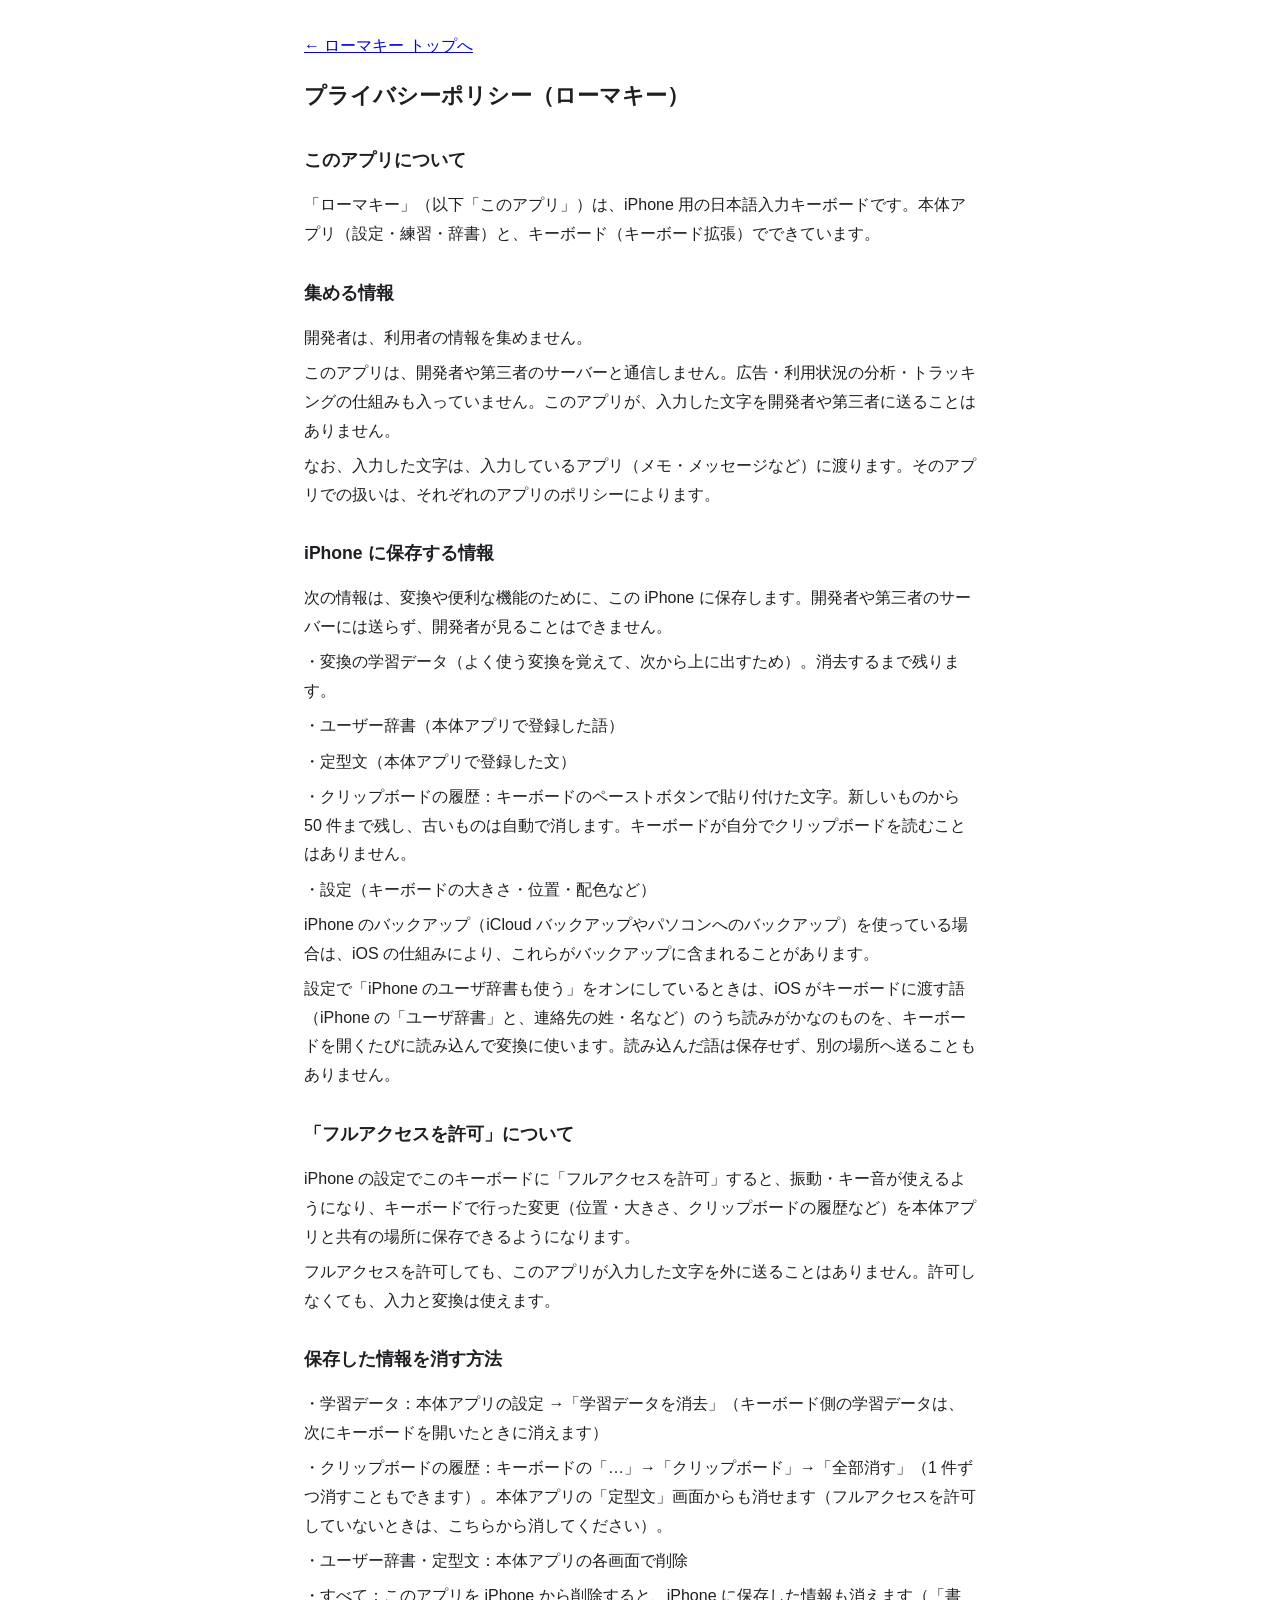
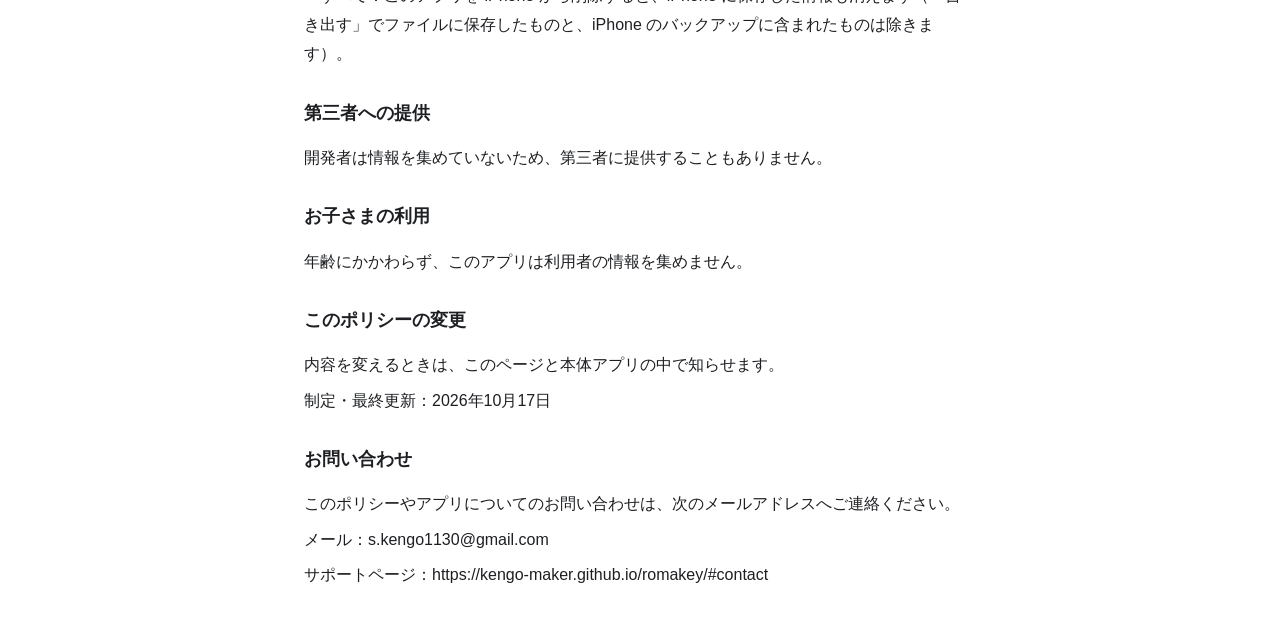
==== privacy.html @ e9cb3e99 "ローマキーの紹介ページとプライバシーポリシー（GitHub Pages） Co-Authored-By: Claude Opus 5.5 <noreply@anthropic.com>" ====
<!doctype html>
<html lang="ja">
<head>
<meta charset="utf-8">
<meta name="viewport" content="width=device-width, initial-scale=1">
<link rel="icon" href="assets/favicon.png?v=20261019">
<title>プライバシーポリシー（ローマキー）</title>
<style>
body { font-family: -apple-system, "Hiragino Sans", sans-serif; line-height: 1.8; max-width: 42rem; margin: 2rem auto; padding: 0 1.2rem; color: #1d1f22; }
h1 { font-size: 1.4rem; } h2 { font-size: 1.1rem; margin-top: 1.8rem; } p { margin: .4rem 0; }
@media (prefers-color-scheme: dark) { body { background: #16181b; color: #e9e9ea; } }
</style>
</head>
<body>
<p><a href="./">← ローマキー トップへ</a></p>
<h1>プライバシーポリシー（ローマキー）</h1>
<h2>このアプリについて</h2>
<p>「ローマキー」（以下「このアプリ」）は、iPhone 用の日本語入力キーボードです。本体アプリ（設定・練習・辞書）と、キーボード（キーボード拡張）でできています。</p>
<h2>集める情報</h2>
<p>開発者は、利用者の情報を集めません。</p>
<p>このアプリは、開発者や第三者のサーバーと通信しません。広告・利用状況の分析・トラッキングの仕組みも入っていません。このアプリが、入力した文字を開発者や第三者に送ることはありません。</p>
<p>なお、入力した文字は、入力しているアプリ（メモ・メッセージなど）に渡ります。そのアプリでの扱いは、それぞれのアプリのポリシーによります。</p>
<h2>iPhone に保存する情報</h2>
<p>次の情報は、変換や便利な機能のために、この iPhone に保存します。開発者や第三者のサーバーには送らず、開発者が見ることはできません。</p>
<p>・変換の学習データ（よく使う変換を覚えて、次から上に出すため）。消去するまで残ります。</p>
<p>・ユーザー辞書（本体アプリで登録した語）</p>
<p>・定型文（本体アプリで登録した文）</p>
<p>・クリップボードの履歴：キーボードのペーストボタンで貼り付けた文字。新しいものから 50 件まで残し、古いものは自動で消します。キーボードが自分でクリップボードを読むことはありません。</p>
<p>・設定（キーボードの大きさ・位置・配色など）</p>
<p>iPhone のバックアップ（iCloud バックアップやパソコンへのバックアップ）を使っている場合は、iOS の仕組みにより、これらがバックアップに含まれることがあります。</p>
<p>設定で「iPhone のユーザ辞書も使う」をオンにしているときは、iOS がキーボードに渡す語（iPhone の「ユーザ辞書」と、連絡先の姓・名など）のうち読みがかなのものを、キーボードを開くたびに読み込んで変換に使います。読み込んだ語は保存せず、別の場所へ送ることもありません。</p>
<h2>「フルアクセスを許可」について</h2>
<p>iPhone の設定でこのキーボードに「フルアクセスを許可」すると、振動・キー音が使えるようになり、キーボードで行った変更（位置・大きさ、クリップボードの履歴など）を本体アプリと共有の場所に保存できるようになります。</p>
<p>フルアクセスを許可しても、このアプリが入力した文字を外に送ることはありません。許可しなくても、入力と変換は使えます。</p>
<h2>保存した情報を消す方法</h2>
<p>・学習データ：本体アプリの設定 →「学習データを消去」（キーボード側の学習データは、次にキーボードを開いたときに消えます）</p>
<p>・クリップボードの履歴：キーボードの「…」→「クリップボード」→「全部消す」（1 件ずつ消すこともできます）。本体アプリの「定型文」画面からも消せます（フルアクセスを許可していないときは、こちらから消してください）。</p>
<p>・ユーザー辞書・定型文：本体アプリの各画面で削除</p>
<p>・すべて：このアプリを iPhone から削除すると、iPhone に保存した情報も消えます（「書き出す」でファイルに保存したものと、iPhone のバックアップに含まれたものは除きます）。</p>
<h2>第三者への提供</h2>
<p>開発者は情報を集めていないため、第三者に提供することもありません。</p>
<h2>お子さまの利用</h2>
<p>年齢にかかわらず、このアプリは利用者の情報を集めません。</p>
<h2>このポリシーの変更</h2>
<p>内容を変えるときは、このページと本体アプリの中で知らせます。</p>
<p>制定・最終更新：2026年10月17日</p>
<h2>お問い合わせ</h2>
<p>このポリシーやアプリについてのお問い合わせは、次のメールアドレスへご連絡ください。</p>
<p>メール：s.kengo1130@gmail.com</p>
<p>サポートページ：https://kengo-maker.github.io/romakey/#contact</p>
</body>
</html>
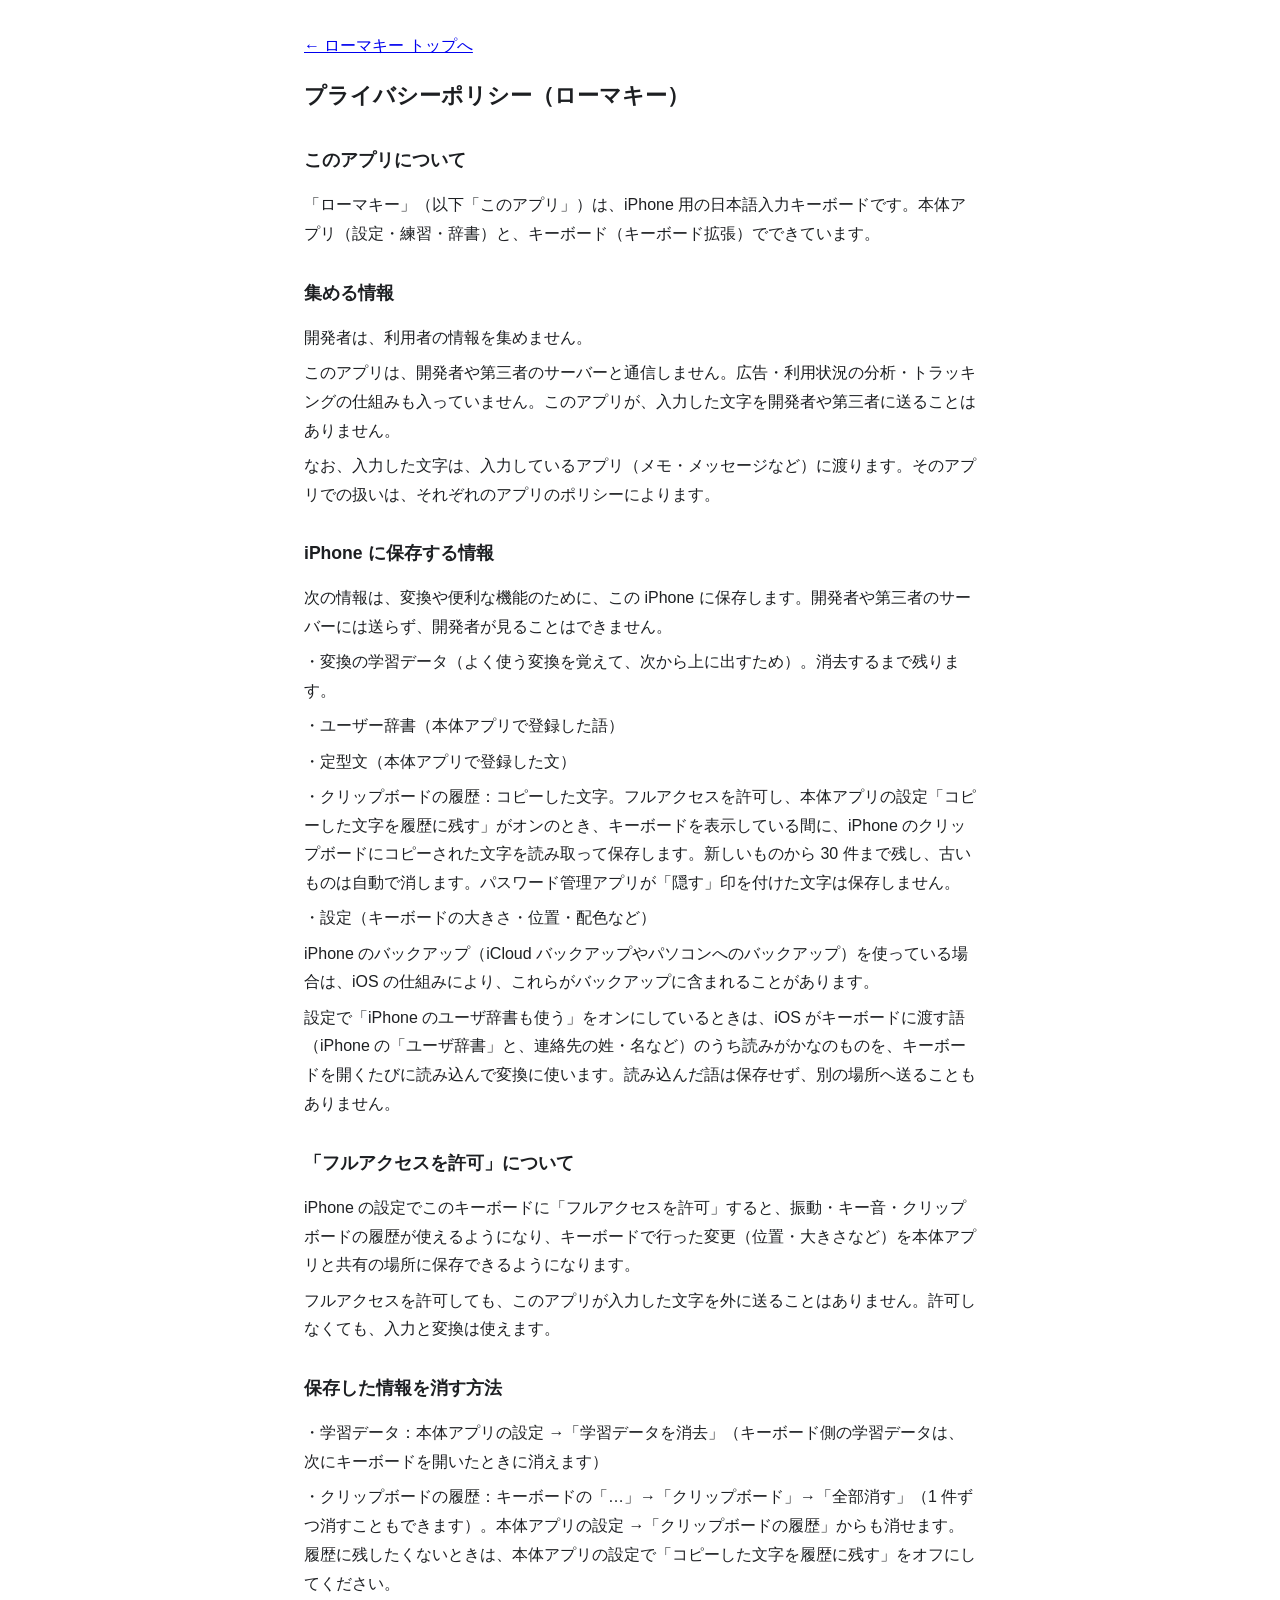
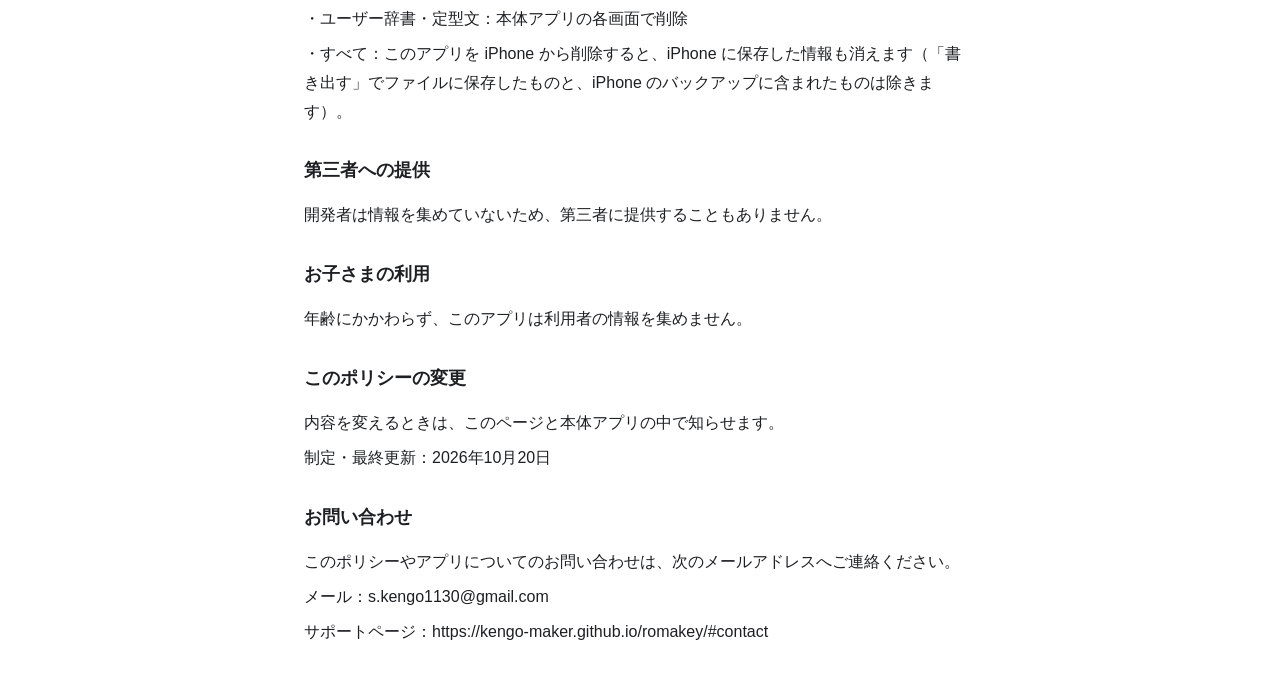
==== commit 71b905f5: "コピーした文字を自動で残すクリップボードの履歴（最大 30 件）に合わせて説明とプライバシーポリシーを更新・スペースの下フリックの目印入りの画像に差し替え（?v=20261020） Co-Author" ====
--- a/privacy.html
+++ b/privacy.html
@@ -3,7 +3,7 @@
 <head>
 <meta charset="utf-8">
 <meta name="viewport" content="width=device-width, initial-scale=1">
-<link rel="icon" href="assets/favicon.png?v=20261019">
+<link rel="icon" href="assets/favicon.png?v=20261020">
 <title>プライバシーポリシー（ローマキー）</title>
 <style>
 body { font-family: -apple-system, "Hiragino Sans", sans-serif; line-height: 1.8; max-width: 42rem; margin: 2rem auto; padding: 0 1.2rem; color: #1d1f22; }
@@ -25,16 +25,16 @@
 <p>・変換の学習データ（よく使う変換を覚えて、次から上に出すため）。消去するまで残ります。</p>
 <p>・ユーザー辞書（本体アプリで登録した語）</p>
 <p>・定型文（本体アプリで登録した文）</p>
-<p>・クリップボードの履歴：キーボードのペーストボタンで貼り付けた文字。新しいものから 50 件まで残し、古いものは自動で消します。キーボードが自分でクリップボードを読むことはありません。</p>
+<p>・クリップボードの履歴：コピーした文字。フルアクセスを許可し、本体アプリの設定「コピーした文字を履歴に残す」がオンのとき、キーボードを表示している間に、iPhone のクリップボードにコピーされた文字を読み取って保存します。新しいものから 30 件まで残し、古いものは自動で消します。パスワード管理アプリが「隠す」印を付けた文字は保存しません。</p>
 <p>・設定（キーボードの大きさ・位置・配色など）</p>
 <p>iPhone のバックアップ（iCloud バックアップやパソコンへのバックアップ）を使っている場合は、iOS の仕組みにより、これらがバックアップに含まれることがあります。</p>
 <p>設定で「iPhone のユーザ辞書も使う」をオンにしているときは、iOS がキーボードに渡す語（iPhone の「ユーザ辞書」と、連絡先の姓・名など）のうち読みがかなのものを、キーボードを開くたびに読み込んで変換に使います。読み込んだ語は保存せず、別の場所へ送ることもありません。</p>
 <h2>「フルアクセスを許可」について</h2>
-<p>iPhone の設定でこのキーボードに「フルアクセスを許可」すると、振動・キー音が使えるようになり、キーボードで行った変更（位置・大きさ、クリップボードの履歴など）を本体アプリと共有の場所に保存できるようになります。</p>
+<p>iPhone の設定でこのキーボードに「フルアクセスを許可」すると、振動・キー音・クリップボードの履歴が使えるようになり、キーボードで行った変更（位置・大きさなど）を本体アプリと共有の場所に保存できるようになります。</p>
 <p>フルアクセスを許可しても、このアプリが入力した文字を外に送ることはありません。許可しなくても、入力と変換は使えます。</p>
 <h2>保存した情報を消す方法</h2>
 <p>・学習データ：本体アプリの設定 →「学習データを消去」（キーボード側の学習データは、次にキーボードを開いたときに消えます）</p>
-<p>・クリップボードの履歴：キーボードの「…」→「クリップボード」→「全部消す」（1 件ずつ消すこともできます）。本体アプリの「定型文」画面からも消せます（フルアクセスを許可していないときは、こちらから消してください）。</p>
+<p>・クリップボードの履歴：キーボードの「…」→「クリップボード」→「全部消す」（1 件ずつ消すこともできます）。本体アプリの設定 →「クリップボードの履歴」からも消せます。履歴に残したくないときは、本体アプリの設定で「コピーした文字を履歴に残す」をオフにしてください。</p>
 <p>・ユーザー辞書・定型文：本体アプリの各画面で削除</p>
 <p>・すべて：このアプリを iPhone から削除すると、iPhone に保存した情報も消えます（「書き出す」でファイルに保存したものと、iPhone のバックアップに含まれたものは除きます）。</p>
 <h2>第三者への提供</h2>
@@ -43,7 +43,7 @@
 <p>年齢にかかわらず、このアプリは利用者の情報を集めません。</p>
 <h2>このポリシーの変更</h2>
 <p>内容を変えるときは、このページと本体アプリの中で知らせます。</p>
-<p>制定・最終更新：2026年10月17日</p>
+<p>制定・最終更新：2026年10月20日</p>
 <h2>お問い合わせ</h2>
 <p>このポリシーやアプリについてのお問い合わせは、次のメールアドレスへご連絡ください。</p>
 <p>メール：s.kengo1130@gmail.com</p>
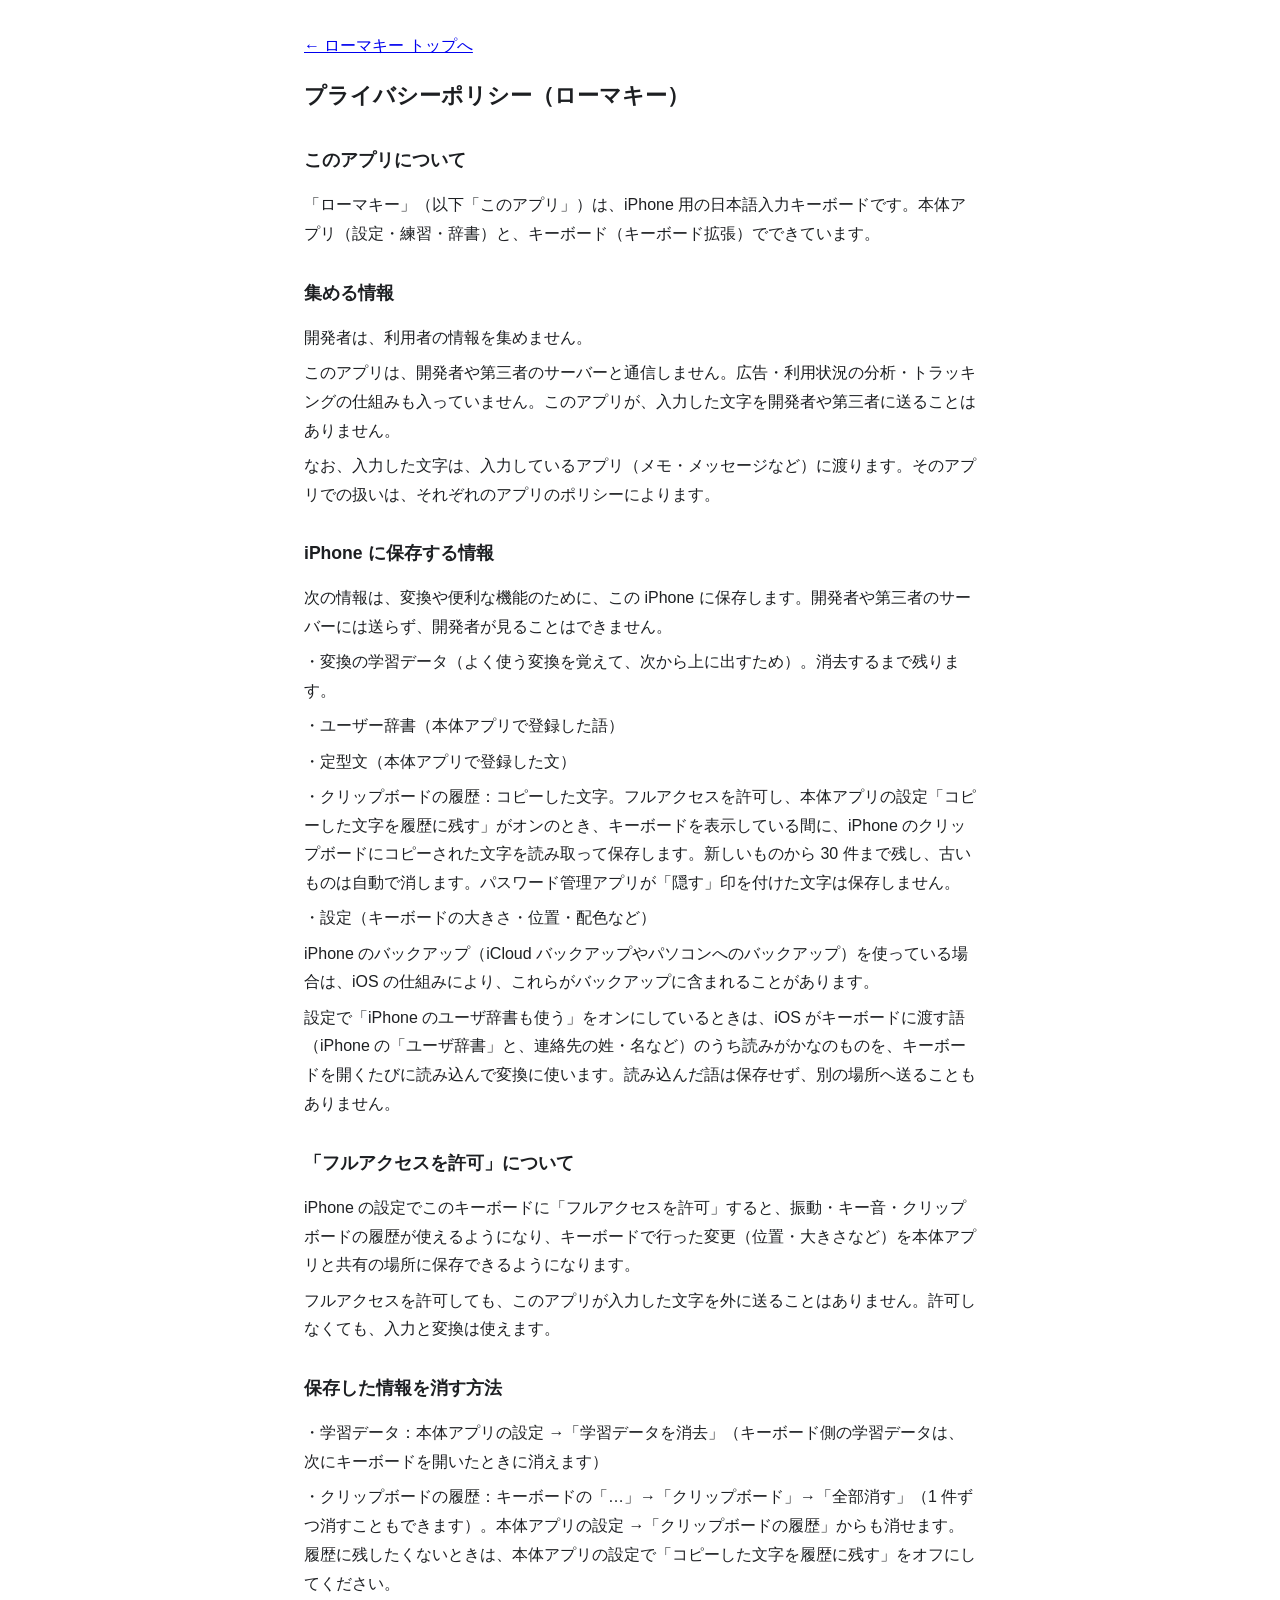
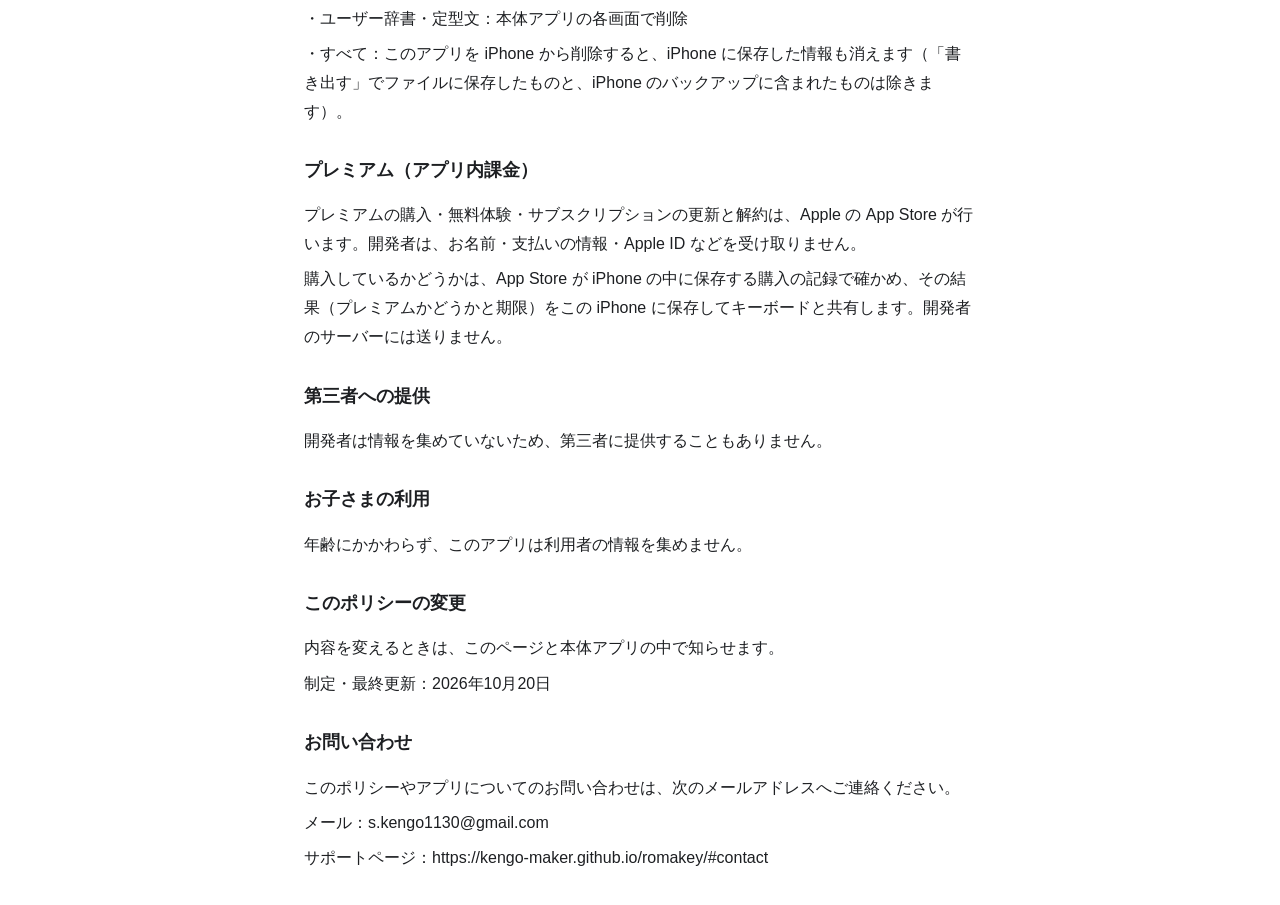
==== commit 20c958f0: "入力回数の比較（「病院」は 2 なぞり）とプレミアム（月 300 円・年 2,400 円・買い切り 3,000 円・2 週間無料）を追加・プライバシーポリシーに課金の節（?v=20261020b） C" ====
--- a/privacy.html
+++ b/privacy.html
@@ -3,7 +3,7 @@
 <head>
 <meta charset="utf-8">
 <meta name="viewport" content="width=device-width, initial-scale=1">
-<link rel="icon" href="assets/favicon.png?v=20261020">
+<link rel="icon" href="assets/favicon.png?v=20261020b">
 <title>プライバシーポリシー（ローマキー）</title>
 <style>
 body { font-family: -apple-system, "Hiragino Sans", sans-serif; line-height: 1.8; max-width: 42rem; margin: 2rem auto; padding: 0 1.2rem; color: #1d1f22; }
@@ -37,6 +37,9 @@
 <p>・クリップボードの履歴：キーボードの「…」→「クリップボード」→「全部消す」（1 件ずつ消すこともできます）。本体アプリの設定 →「クリップボードの履歴」からも消せます。履歴に残したくないときは、本体アプリの設定で「コピーした文字を履歴に残す」をオフにしてください。</p>
 <p>・ユーザー辞書・定型文：本体アプリの各画面で削除</p>
 <p>・すべて：このアプリを iPhone から削除すると、iPhone に保存した情報も消えます（「書き出す」でファイルに保存したものと、iPhone のバックアップに含まれたものは除きます）。</p>
+<h2>プレミアム（アプリ内課金）</h2>
+<p>プレミアムの購入・無料体験・サブスクリプションの更新と解約は、Apple の App Store が行います。開発者は、お名前・支払いの情報・Apple ID などを受け取りません。</p>
+<p>購入しているかどうかは、App Store が iPhone の中に保存する購入の記録で確かめ、その結果（プレミアムかどうかと期限）をこの iPhone に保存してキーボードと共有します。開発者のサーバーには送りません。</p>
 <h2>第三者への提供</h2>
 <p>開発者は情報を集めていないため、第三者に提供することもありません。</p>
 <h2>お子さまの利用</h2>
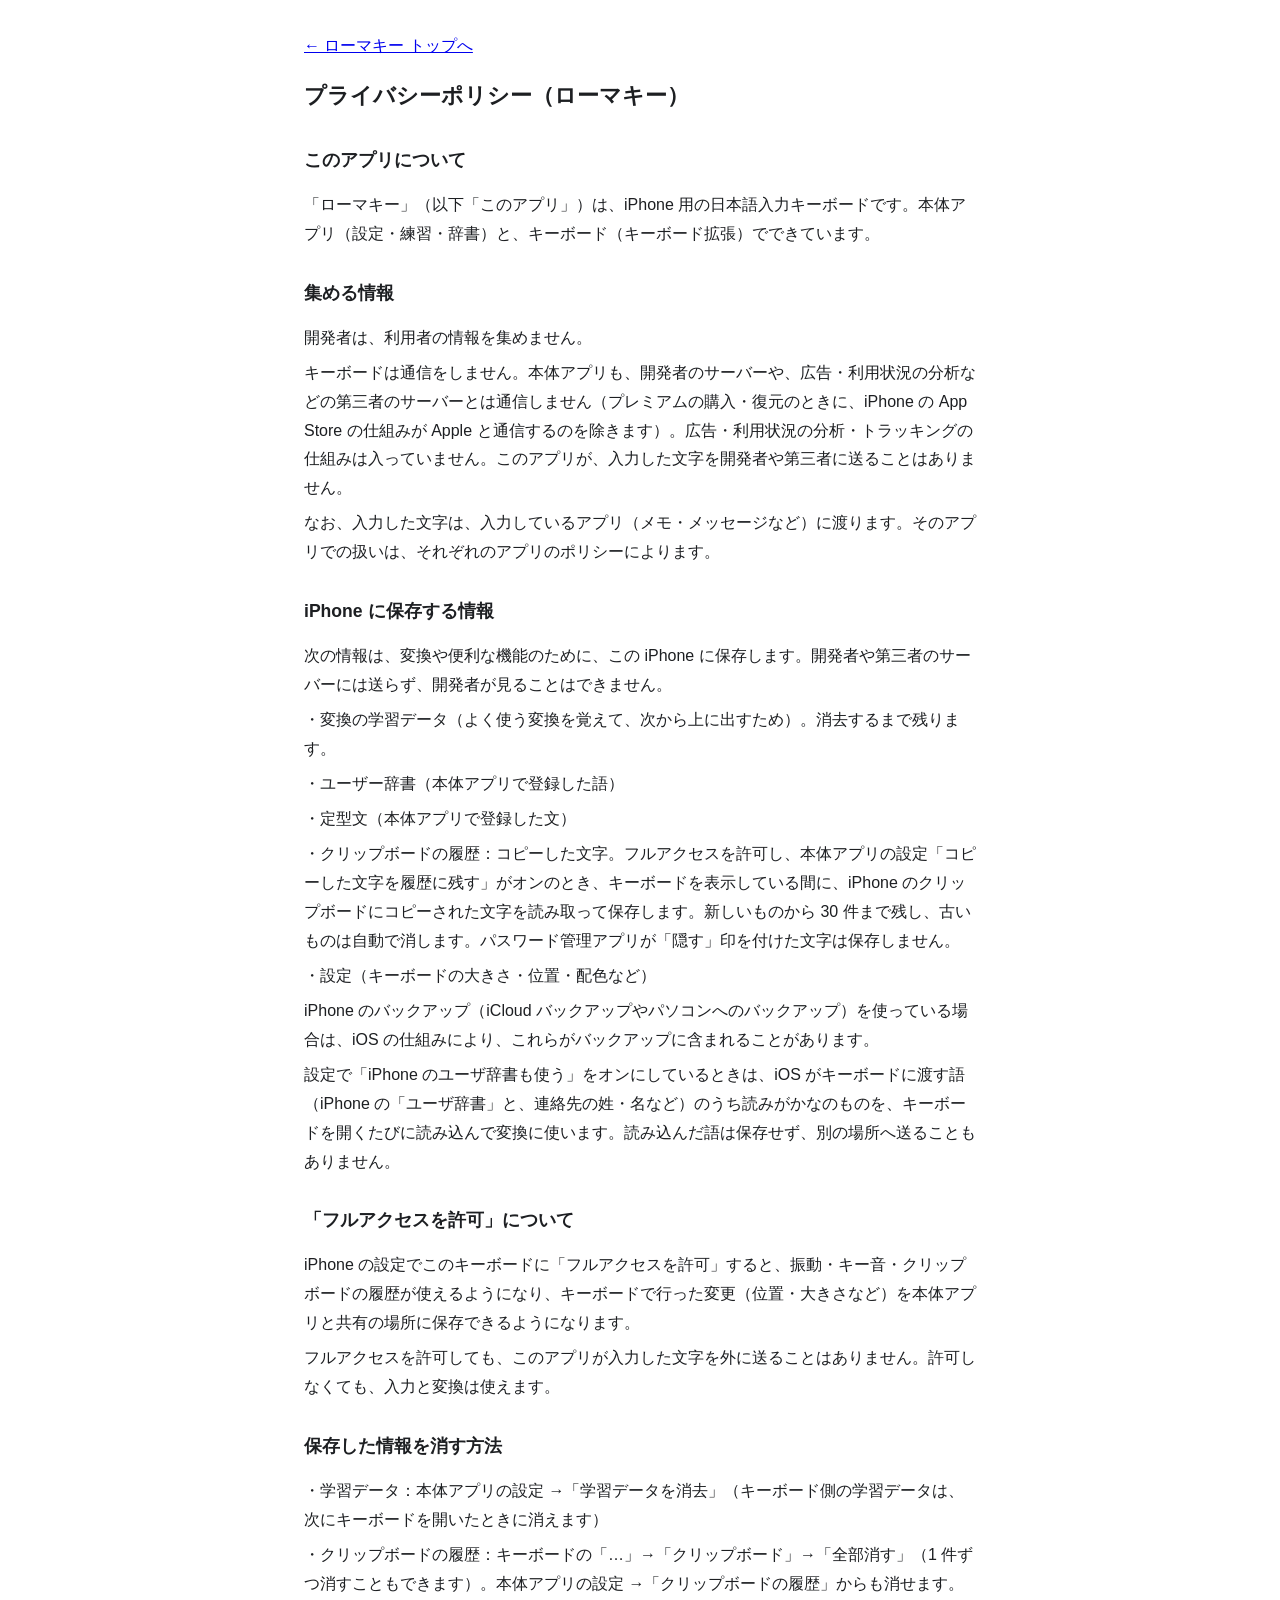
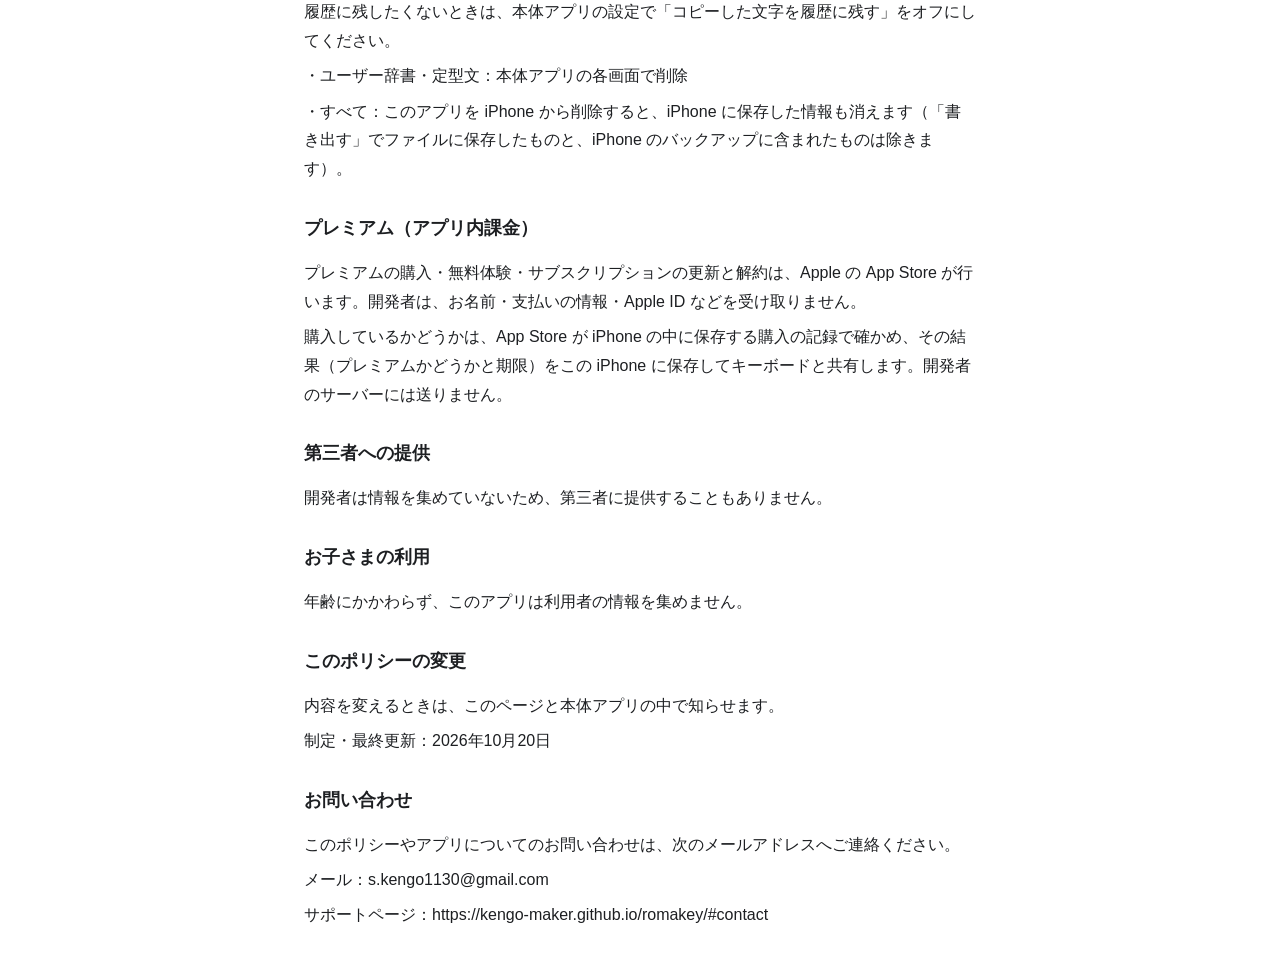
==== commit d1070dd9: "「通信しない」を「キーボードは通信しない（本体アプリは購入のときだけ App Store を使う）」に正確化・プライバシーポリシー更新（?v=20261020c） Co-Authored-By: Cl" ====
--- a/privacy.html
+++ b/privacy.html
@@ -3,7 +3,7 @@
 <head>
 <meta charset="utf-8">
 <meta name="viewport" content="width=device-width, initial-scale=1">
-<link rel="icon" href="assets/favicon.png?v=20261020b">
+<link rel="icon" href="assets/favicon.png?v=20261020c">
 <title>プライバシーポリシー（ローマキー）</title>
 <style>
 body { font-family: -apple-system, "Hiragino Sans", sans-serif; line-height: 1.8; max-width: 42rem; margin: 2rem auto; padding: 0 1.2rem; color: #1d1f22; }
@@ -18,7 +18,7 @@
 <p>「ローマキー」（以下「このアプリ」）は、iPhone 用の日本語入力キーボードです。本体アプリ（設定・練習・辞書）と、キーボード（キーボード拡張）でできています。</p>
 <h2>集める情報</h2>
 <p>開発者は、利用者の情報を集めません。</p>
-<p>このアプリは、開発者や第三者のサーバーと通信しません。広告・利用状況の分析・トラッキングの仕組みも入っていません。このアプリが、入力した文字を開発者や第三者に送ることはありません。</p>
+<p>キーボードは通信をしません。本体アプリも、開発者のサーバーや、広告・利用状況の分析などの第三者のサーバーとは通信しません（プレミアムの購入・復元のときに、iPhone の App Store の仕組みが Apple と通信するのを除きます）。広告・利用状況の分析・トラッキングの仕組みは入っていません。このアプリが、入力した文字を開発者や第三者に送ることはありません。</p>
 <p>なお、入力した文字は、入力しているアプリ（メモ・メッセージなど）に渡ります。そのアプリでの扱いは、それぞれのアプリのポリシーによります。</p>
 <h2>iPhone に保存する情報</h2>
 <p>次の情報は、変換や便利な機能のために、この iPhone に保存します。開発者や第三者のサーバーには送らず、開発者が見ることはできません。</p>
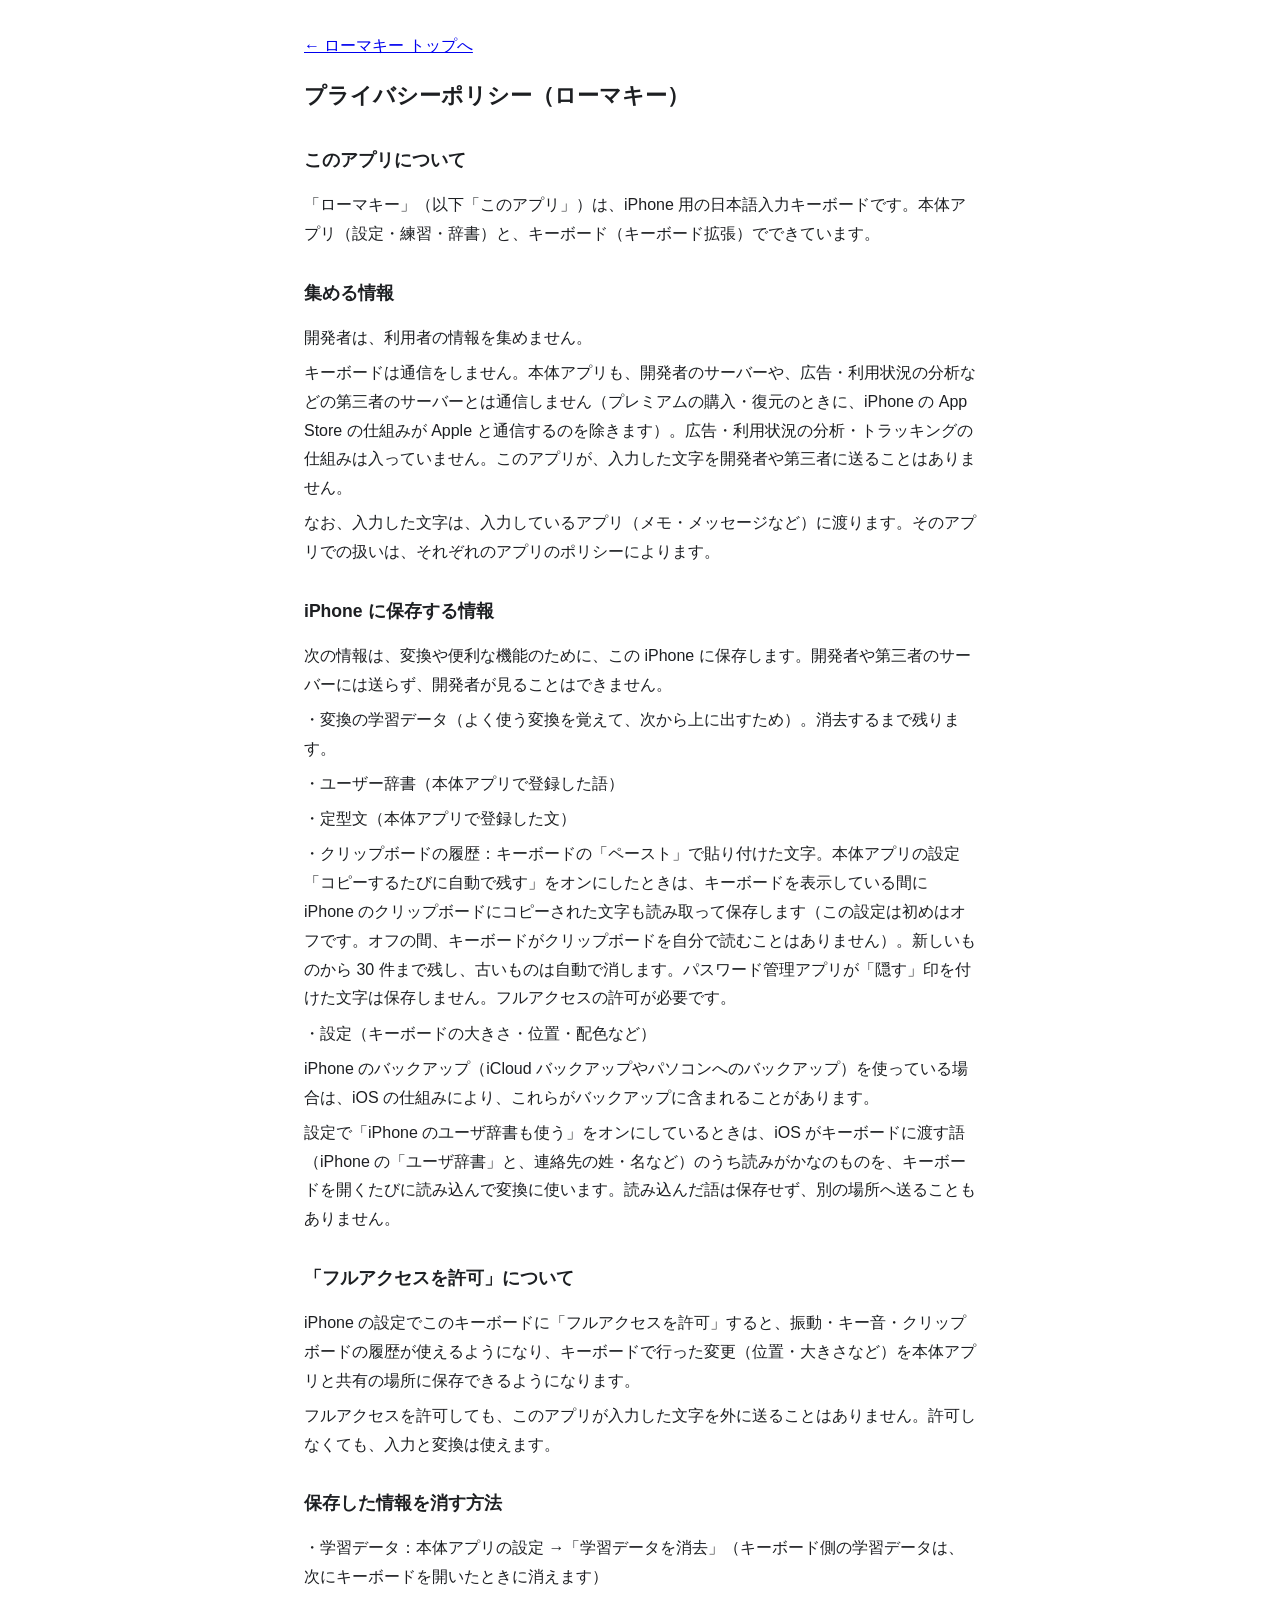
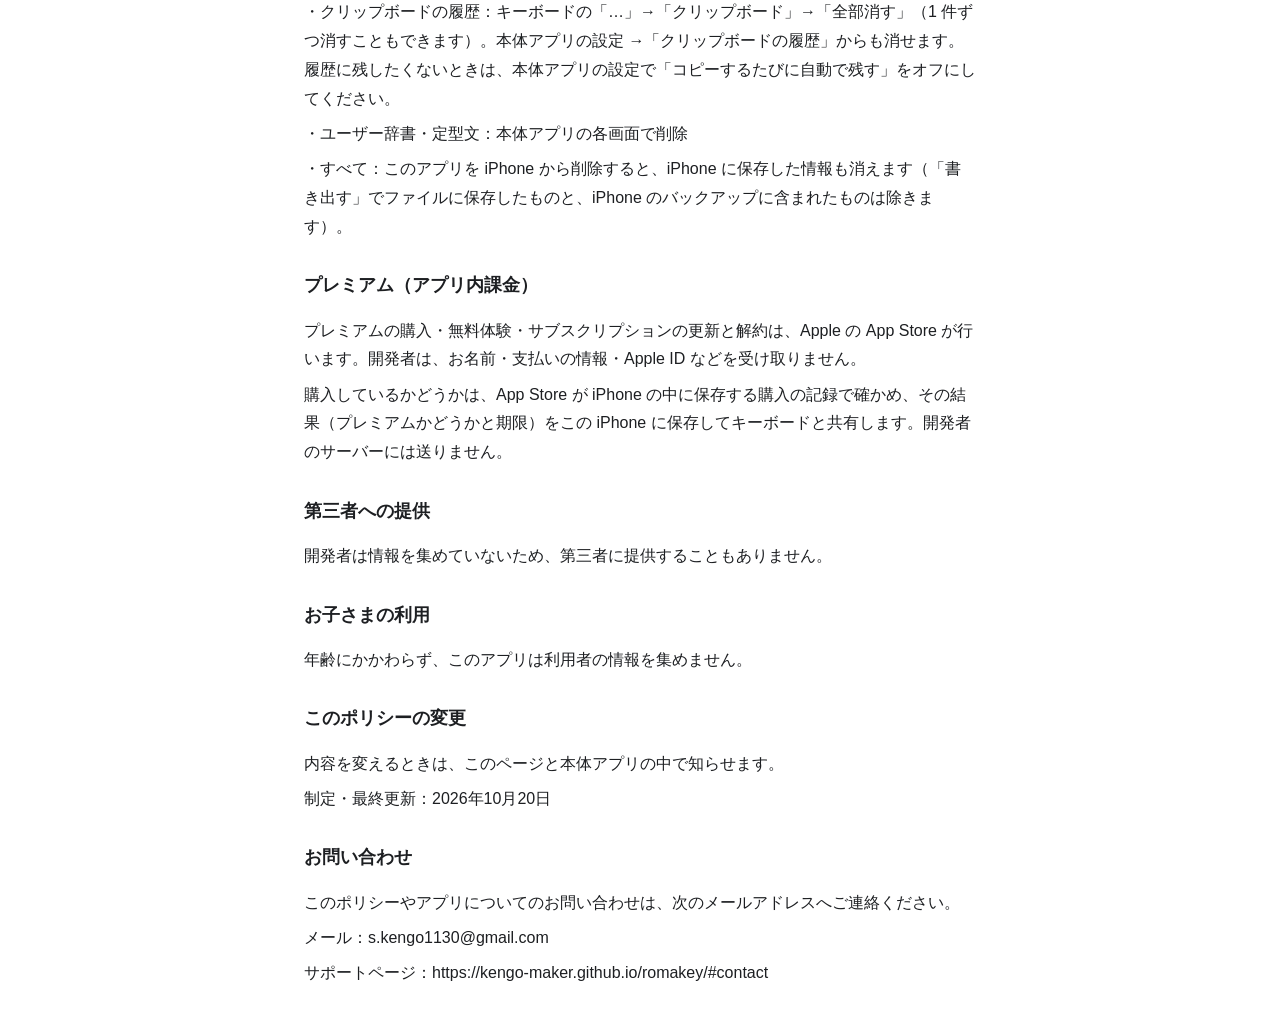
==== commit 8d689923: "クリップボード：ふだんは確認の出ないペーストボタンで残す・自動で残すのは準備をしてから（説明とプライバシーポリシーを更新。?v=20261020e） Co-Authored-By: Claude Op" ====
--- a/privacy.html
+++ b/privacy.html
@@ -3,7 +3,7 @@
 <head>
 <meta charset="utf-8">
 <meta name="viewport" content="width=device-width, initial-scale=1">
-<link rel="icon" href="assets/favicon.png?v=20261020c">
+<link rel="icon" href="assets/favicon.png?v=20261020e">
 <title>プライバシーポリシー（ローマキー）</title>
 <style>
 body { font-family: -apple-system, "Hiragino Sans", sans-serif; line-height: 1.8; max-width: 42rem; margin: 2rem auto; padding: 0 1.2rem; color: #1d1f22; }
@@ -25,7 +25,7 @@
 <p>・変換の学習データ（よく使う変換を覚えて、次から上に出すため）。消去するまで残ります。</p>
 <p>・ユーザー辞書（本体アプリで登録した語）</p>
 <p>・定型文（本体アプリで登録した文）</p>
-<p>・クリップボードの履歴：コピーした文字。フルアクセスを許可し、本体アプリの設定「コピーした文字を履歴に残す」がオンのとき、キーボードを表示している間に、iPhone のクリップボードにコピーされた文字を読み取って保存します。新しいものから 30 件まで残し、古いものは自動で消します。パスワード管理アプリが「隠す」印を付けた文字は保存しません。</p>
+<p>・クリップボードの履歴：キーボードの「ペースト」で貼り付けた文字。本体アプリの設定「コピーするたびに自動で残す」をオンにしたときは、キーボードを表示している間に iPhone のクリップボードにコピーされた文字も読み取って保存します（この設定は初めはオフです。オフの間、キーボードがクリップボードを自分で読むことはありません）。新しいものから 30 件まで残し、古いものは自動で消します。パスワード管理アプリが「隠す」印を付けた文字は保存しません。フルアクセスの許可が必要です。</p>
 <p>・設定（キーボードの大きさ・位置・配色など）</p>
 <p>iPhone のバックアップ（iCloud バックアップやパソコンへのバックアップ）を使っている場合は、iOS の仕組みにより、これらがバックアップに含まれることがあります。</p>
 <p>設定で「iPhone のユーザ辞書も使う」をオンにしているときは、iOS がキーボードに渡す語（iPhone の「ユーザ辞書」と、連絡先の姓・名など）のうち読みがかなのものを、キーボードを開くたびに読み込んで変換に使います。読み込んだ語は保存せず、別の場所へ送ることもありません。</p>
@@ -34,7 +34,7 @@
 <p>フルアクセスを許可しても、このアプリが入力した文字を外に送ることはありません。許可しなくても、入力と変換は使えます。</p>
 <h2>保存した情報を消す方法</h2>
 <p>・学習データ：本体アプリの設定 →「学習データを消去」（キーボード側の学習データは、次にキーボードを開いたときに消えます）</p>
-<p>・クリップボードの履歴：キーボードの「…」→「クリップボード」→「全部消す」（1 件ずつ消すこともできます）。本体アプリの設定 →「クリップボードの履歴」からも消せます。履歴に残したくないときは、本体アプリの設定で「コピーした文字を履歴に残す」をオフにしてください。</p>
+<p>・クリップボードの履歴：キーボードの「…」→「クリップボード」→「全部消す」（1 件ずつ消すこともできます）。本体アプリの設定 →「クリップボードの履歴」からも消せます。履歴に残したくないときは、本体アプリの設定で「コピーするたびに自動で残す」をオフにしてください。</p>
 <p>・ユーザー辞書・定型文：本体アプリの各画面で削除</p>
 <p>・すべて：このアプリを iPhone から削除すると、iPhone に保存した情報も消えます（「書き出す」でファイルに保存したものと、iPhone のバックアップに含まれたものは除きます）。</p>
 <h2>プレミアム（アプリ内課金）</h2>
